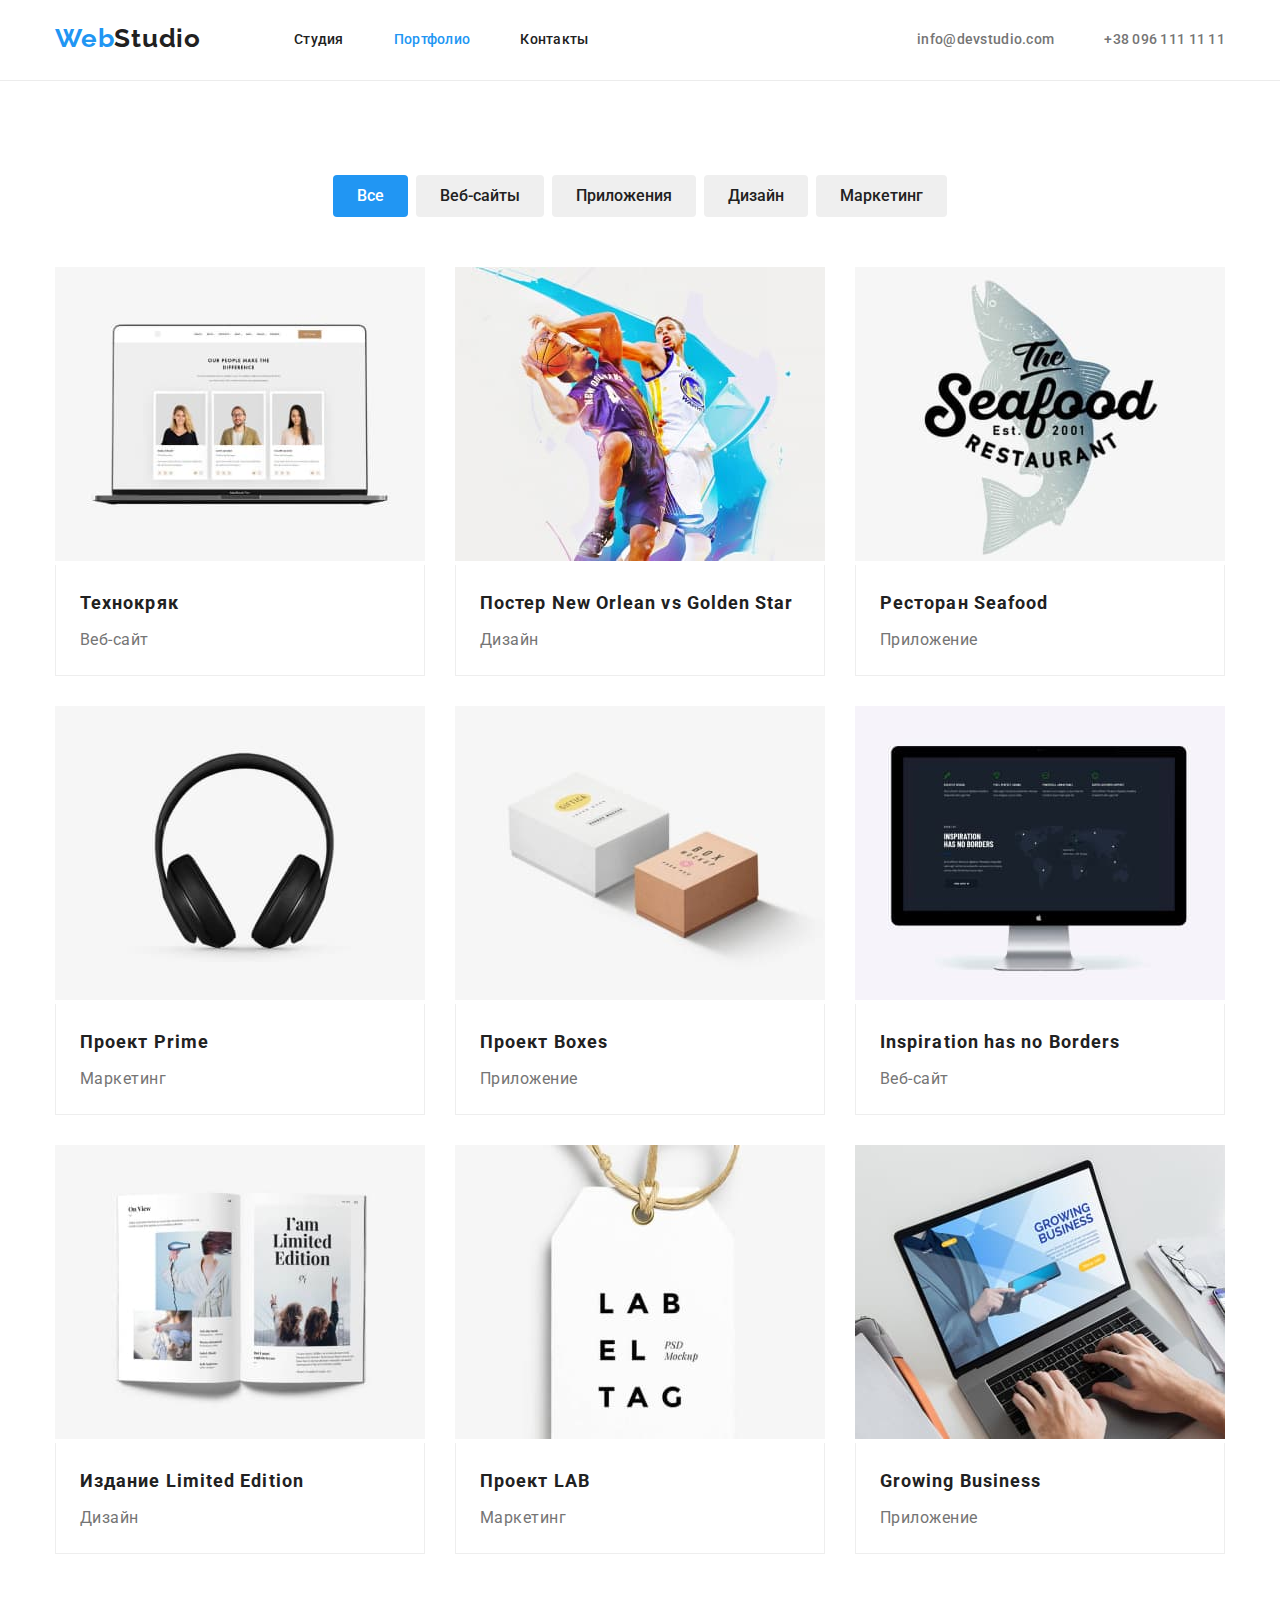
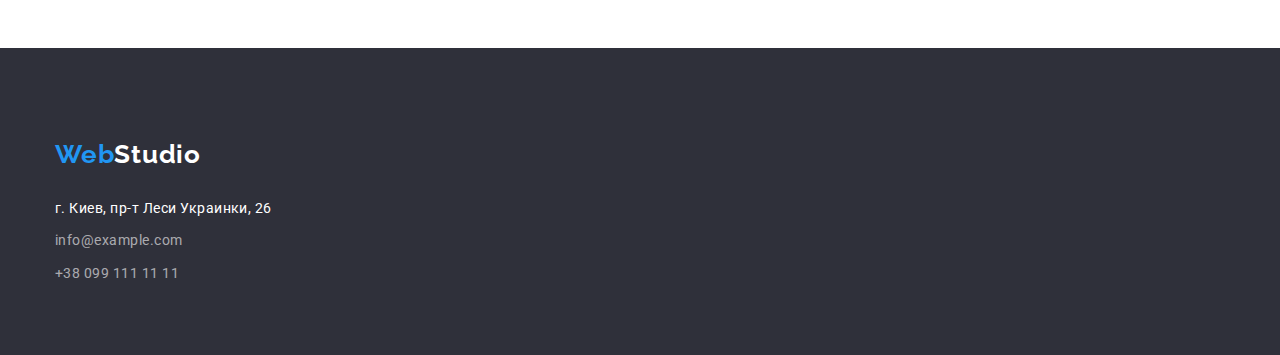
==== portfolio.html @ 1c3b2973 "initial commit" ====
<!DOCTYPE html>
<html lang="ru">
  <head>
    <meta charset="UTF-8" />
    <meta http-equiv="X-UA-Compatible" content="IE=edge" />
    <meta name="viewport" content="width=device-width, initial-scale=1.0" />
    <link rel="preconnect" href="https://fonts.googleapis.com" />
    <link rel="preconnect" href="https://fonts.gstatic.com" crossorigin />
    <link
      href="https://fonts.googleapis.com/css2?family=Raleway:wght@700&family=Roboto:wght@400;500;700;900&display=swap"
      rel="stylesheet"
    />
    <link
      rel="stylesheet"
      href="node_modules/modern-normalize/modern-normalize.css"
    />
    <link href="./css/styles.css" rel="stylesheet" />
    <title>WebStudio</title>
  </head>
  <body>
    <header>
      <div class="container header-nav">
        <nav class="main-nav">
          <a class="logo link" href="./index.html"
            ><span class="logo-decoration">Web</span>Studio</a
          >
          <ul class="site-nav list header">
            <li><a class="link" href="./index.html">Студия</a></li>
            <li><a class="link current" href="#">Портфолио</a></li>
            <li><a class="link" href="#">Контакты</a></li>
          </ul>
        </nav>
        <ul class="contacts-nav list header">
          <li>
            <a class="link contact" href="mailto:info@devstudio.com"
              >info@devstudio.com</a
            >
          </li>
          <li>
            <a class="link contact" href="tel:+380961111111"
              >+38 096 111 11 11</a
            >
          </li>
        </ul>
      </div>
    </header>
    <main>
      <section class="section portfolio">
        <div class="container">
          <ul class="list group-buttons">
            <li>
              <button class="filter-item checked" type="button">Все</button>
            </li>
            <li>
              <button class="filter-item" type="button">Веб-сайты</button>
            </li>
            <li>
              <button class="filter-item" type="button">Приложения</button>
            </li>
            <li><button class="filter-item" type="button">Дизайн</button></li>
            <li>
              <button class="filter-item" type="button">Маркетинг</button>
            </li>
          </ul>
          <ul class="list no-margin list-projects">
            <li>
              <figure>
                <img
                  src="./images/technokryak.jpg"
                  alt="Технокряк"
                  width="370"
                />
                <figcaption class="project-description">
                  <h3 class="project-title">Технокряк</h3>
                  <p class="type-of-project">Веб-сайт</p>
                </figcaption>
              </figure>
            </li>
            <li>
              <figure>
                <img
                  src="./images/basketball.jpg"
                  alt="Постер New Orlean vs Golden Star"
                  width="370"
                />
                <figcaption class="project-description">
                  <h3 class="project-title">
                    Постер New Orlean vs Golden Star
                  </h3>
                  <p class="type-of-project">Дизайн</p>
                </figcaption>
              </figure>
            </li>
            <li>
              <figure>
                <img
                  src="./images/seafood.jpg"
                  alt="Ресторан Seafood"
                  width="370"
                />
                <figcaption class="project-description">
                  <h3 class="project-title">Ресторан Seafood</h3>
                  <p class="type-of-project">Приложение</p>
                </figcaption>
              </figure>
            </li>
            <li>
              <figure>
                <img src="./images/prime.jpg" alt="Проект Prime" width="370" />
                <figcaption class="project-description">
                  <h3 class="project-title">Проект Prime</h3>
                  <p class="type-of-project">Маркетинг</p>
                </figcaption>
              </figure>
            </li>
            <li>
              <figure>
                <img src="./images/boxes.jpg" alt="Проект Boxes" width="370" />
                <figcaption class="project-description">
                  <h3 class="project-title">Проект Boxes</h3>
                  <p class="type-of-project">Приложение</p>
                </figcaption>
              </figure>
            </li>
            <li>
              <figure>
                <img
                  src="./images/inspiration.jpg"
                  alt="Inspiration has no Borders"
                  width="370"
                />
                <figcaption class="project-description">
                  <h3 class="project-title">Inspiration has no Borders</h3>
                  <p class="type-of-project">Веб-сайт</p>
                </figcaption>
              </figure>
            </li>
            <li>
              <figure>
                <img
                  src="./images/edition.jpg"
                  alt="Издание Limited Edition"
                  width="370"
                />
                <figcaption class="project-description">
                  <h3 class="project-title">Издание Limited Edition</h3>
                  <p class="type-of-project">Дизайн</p>
                </figcaption>
              </figure>
            </li>
            <li>
              <figure>
                <img src="./images/lab.jpg" alt="Проект LAB" width="370" />
                <figcaption class="project-description">
                  <h3 class="project-title">Проект LAB</h3>
                  <p class="type-of-project">Маркетинг</p>
                </figcaption>
              </figure>
            </li>
            <li>
              <figure>
                <img
                  src="./images/growing.jpg"
                  alt="Growing Business"
                  width="370"
                />
                <figcaption class="project-description">
                  <h3 class="project-title">Growing Business</h3>
                  <p class="type-of-project">Приложение</p>
                </figcaption>
              </figure>
            </li>
          </ul>
        </div>
      </section>
    </main>
    <footer class="contacts">
      <div class="container">
        <a class="logo link light-logo" href="./index.html"
          ><span class="logo-decoration">Web</span>Studio</a
        >
        <address class="contact address">
          г. Киев, пр-т Леси Украинки, 26
          <ul class="list footer">
            <li>
              <a class="link contact" href="mailto:info@example.com"
                >info@example.com</a
              >
            </li>
            <li>
              <a class="link contact" href="tel:+380991111111"
                >+38 099 111 11 11</a
              >
            </li>
          </ul>
        </address>
      </div>
    </footer>
  </body>
</html>
---- css/styles.css ----
/*Перед отправкой удалитьстили, которые каскадируются с боди*/
:root {
  --primary-text-color: #212121;
  --secondary-text-color: #757575;
  --accent: #2196f3;
  --background-color: #ffffff;
  --secondary-background: #2f303a;
}

html {
  box-sizing: border-box;
}
*,
*::after,
*::before {
  box-sizing: inherit;
}

body {
  font-family: Roboto, sans-serif;
  letter-spacing: 0.03em;
  color: var(--primary-text-color);
  background-color: var(--background-color);
  margin: 0;
}
h1,
h2,
h3,
h4,
h5,
h6,
p,
ul {
  margin: 0;
}
.link {
  text-decoration: none;
  color: var(--primary-text-color);
}

.link.current {
  color: var(--accent);
}

header {
  font-weight: 500;
  font-size: 14px;
  line-height: 1.14;
  letter-spacing: 0.02em;
  border-bottom: 1px solid #ececec;
}

.link:hover,
.link:active,
.link:focus {
  color: var(--accent);
}

.contact {
  display: block;
  color: var(--secondary-text-color);
}

.list {
  list-style: none;
}
.group-buttons {
  margin-bottom: 50px;
}
.logo {
  padding: 24px 0;
  font-family: "Raleway";
  font-weight: 700;
  font-size: 26px;
  letter-spacing: 0.03em;
  color: var(--primary-text-color);
}
.logo-decoration {
  color: var(--accent);
}
.container {
  margin: 0 auto;
  width: 1200px;
  padding: 0 15px;
}
.hero {
  background-color: var(--secondary-background);
  text-align: center;
}
.hero-title {
  color: var(--background-color);

  font-weight: 900;
  font-size: 44px;
  line-height: 1.36;
  text-align: center;
  text-transform: uppercase;
  letter-spacing: 0.06em;
  margin-bottom: 30px;
}

.button {
  border-radius: 4px;
  padding: 10px 32px;
  display: inline-block;

  font-weight: 700;
  font-size: 16px;
  line-height: 1.88;
  text-align: center;
  letter-spacing: 0.06em;
  cursor: pointer;
  font-family: inherit;
  border-color: transparent;
}

.button.active {
  color: var(--background-color);
  background-color: var(--accent);
}
.list-advantages > li {
  width: 270px;
}
.advantages {
  font-weight: 700;
  font-size: 14px;
  letter-spacing: 0.03em;
  text-transform: uppercase;
  margin-bottom: 10px;
}

.advantages-description {
  font-size: 14px;
  line-height: 1.71;
  letter-spacing: 0.03em;
  color: var(--secondary-text-color);
}

.section {
  padding: 94px 0;
}
.section-title {
  font-size: 36px;
  line-height: 1.17;
  text-align: center;
  letter-spacing: 0.03em;
  margin-bottom: 92px;
}

.team {
  background-color: #f5f4fa;
}

.participant {
  text-align: center;
  line-height: 1.19;
  letter-spacing: 0.03em;
  background-color: var(--background-color);
}

.participant-description {
  padding: 30px 0;
}
.employee {
  font-weight: 500;
  margin-bottom: 10px;
}

.role {
  color: var(--secondary-text-color);
}

.contacts {
  font-size: 14px;
  line-height: 1.71;
  background-color: var(--secondary-background);
}
.contacts .link {
  color: rgba(255, 255, 255, 0.6);
}
.address {
  font-style: normal;
  color: var(--background-color);
}

.logo.light-logo {
  display: block;
  color: var(--background-color);
}
.logo.light-logo {
  padding-bottom: 20px;
}

.project-title {
  font-weight: 700;
  font-size: 18px;
  line-height: 2;
  letter-spacing: 0.06em;
  color: var(--primary-text-color);
  margin-bottom: 4px;
}

.type-of-project {
  line-height: 1.88;
  color: var(--secondary-text-color);
}

.project-description {
  padding: 20px 24px;
  border-right: 1px solid #eeeeee;
  border-bottom: 1px solid #eeeeee;
  border-left: 1px solid #eeeeee;
}

.filter-item {
  padding: 6px 22px;
  border-radius: 4px;
  border-color: transparent;
  font-family: inherit;
  font-weight: 500;
  font-size: 16px;
  line-height: 1.62;
  text-align: center;
  cursor: pointer;
  color: var(--primary-text-color);
}

.filter-item.checked,
.filter-item:hover,
.filter-item:active,
.filter-item:focus {
  color: var(--background-color);
  background-color: var(--accent);
}

footer {
  padding: 60px 0;
}

.filter.no-padding {
  padding: 0;
}

.section.without-padding-bottom {
  padding-top: 0;
}

.first-section {
  padding-top: 94px;
  padding-bottom: 50px;
}

.wrapper {
  padding: 200px 452px;
}

.list.no-margin {
  margin: 0;
}

.list {
  padding: 0;
}

.site-nav,
.contacts-nav {
  display: flex;
}

.site-nav .link,
.contacts-nav .link {
  display: block;
  padding: 32px 0;
}
.site-nav > li + li,
.contacts-nav > li + li {
  margin-left: 50px;
  /*background-color: teal;*/
}

.main-nav,
.header-nav {
  display: flex;
}

.header-nav {
  justify-content: space-between;
  align-items: center;
}

.main-nav > .site-nav {
  margin-left: 93px;
}

.list-advantages {
  display: flex;
  justify-content: space-between;
}

.list-advantages > li + li {
  margin-left: 30px;
}

.what-we-do {
  display: flex;
  justify-content: space-between;
}

.what-we-do > li + li {
  margin-left: 30px;
}

figure {
  margin: 0;
  padding: 0;
}

.list-team {
  display: flex;
  justify-content: space-between;
}

.address .contact {
  margin-bottom: 9px;
}

.address > .list {
  margin-top: 9px;
}

.group-buttons {
  display: flex;
  justify-content: center;
}

.group-buttons > li + li {
  margin-left: 8px;
}

.list-projects {
  display: flex;
  flex-wrap: wrap;
  justify-content: space-between;
}

.list-projects > li:nth-child(-n + 6) {
  margin-bottom: 30px;
}
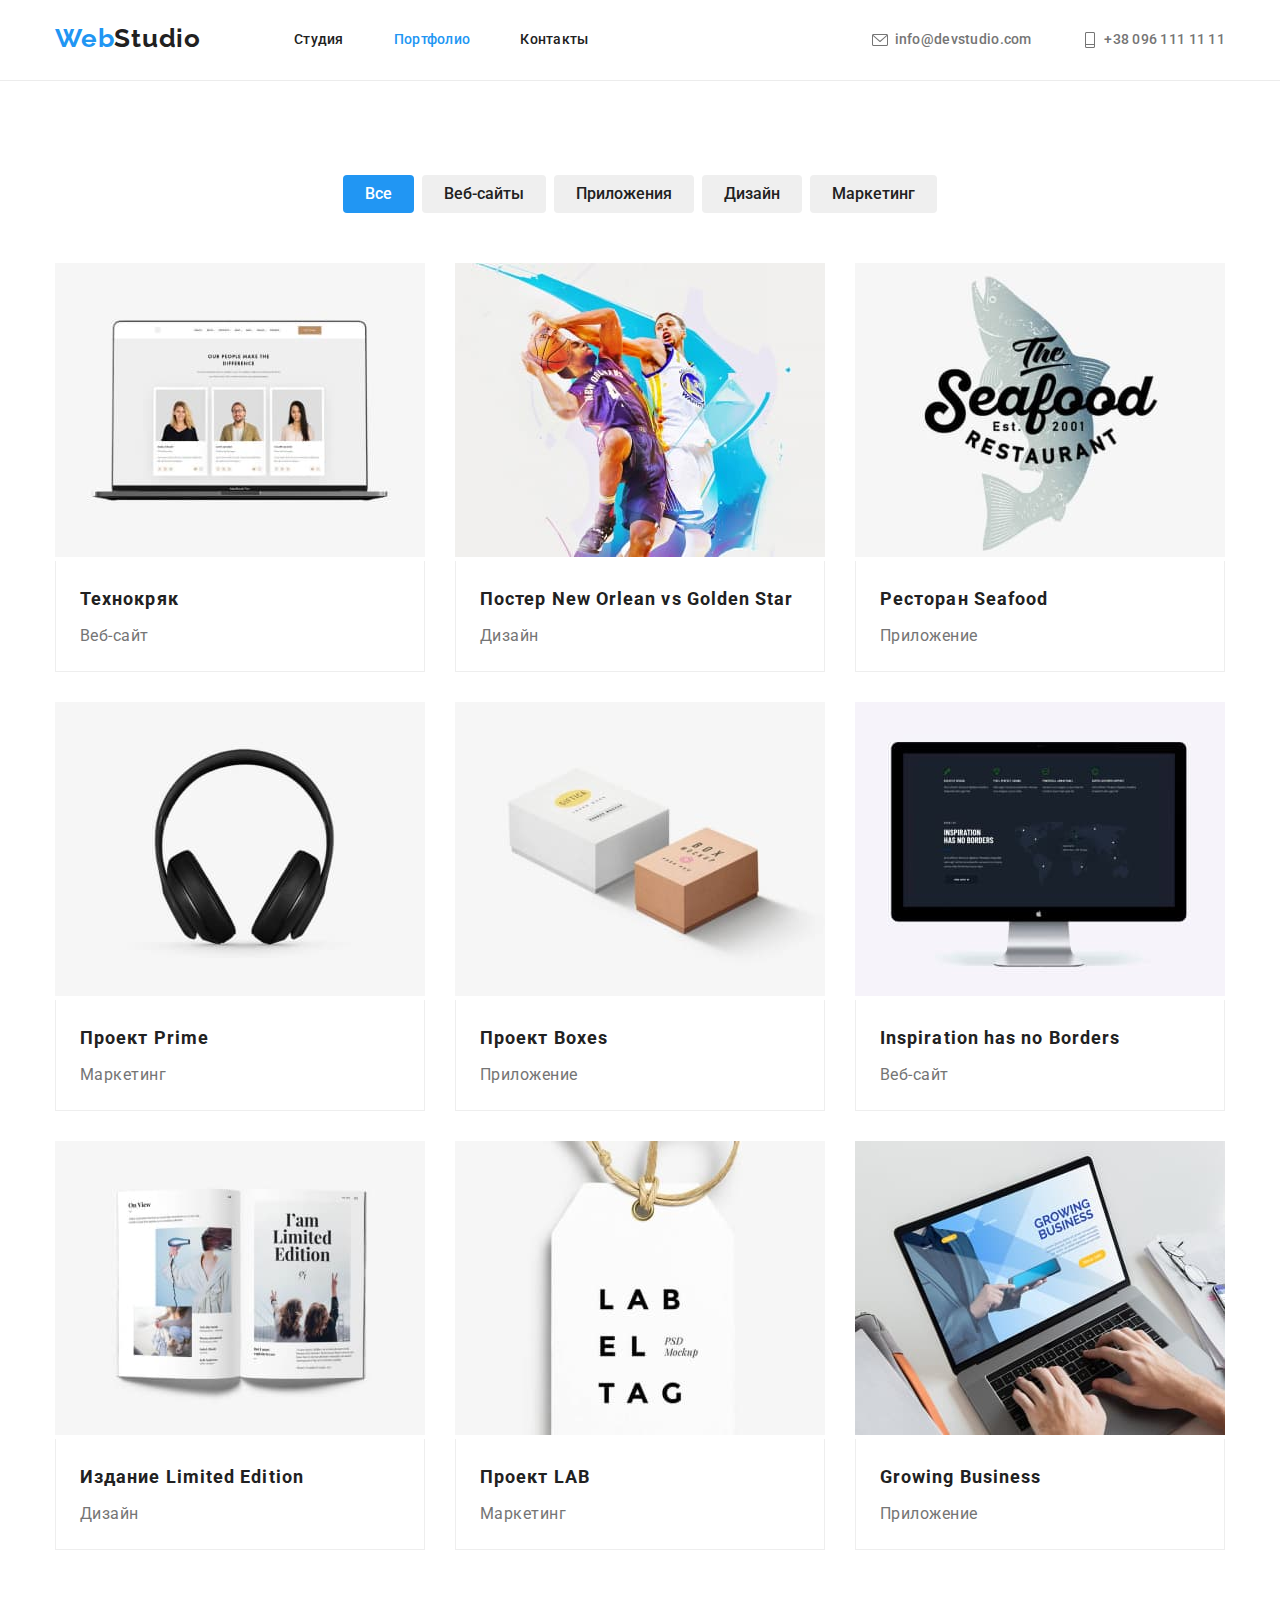
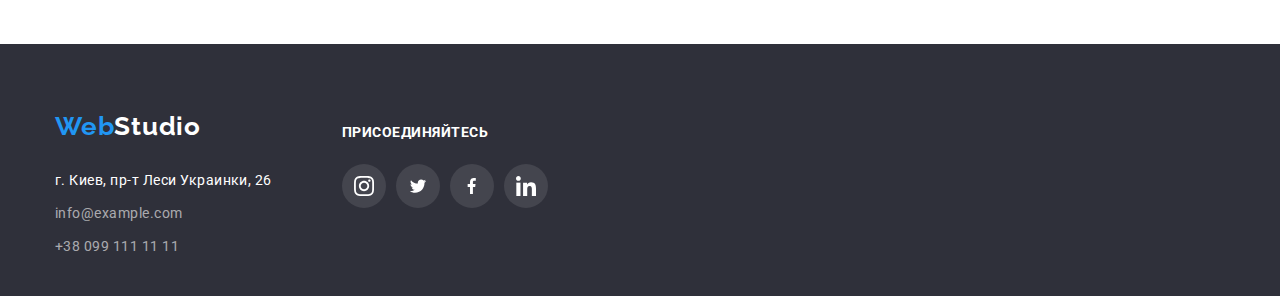
==== commit 08a49b42: "completed main task" ====
--- a/portfolio.html
+++ b/portfolio.html
@@ -30,16 +30,22 @@
             <li><a class="link" href="#">Контакты</a></li>
           </ul>
         </nav>
-        <ul class="contacts-nav list header">
+        <ul class="contacts-nav list">
           <li>
-            <a class="link contact" href="mailto:info@devstudio.com"
-              >info@devstudio.com</a
+            <a class="link contact envelope" href="mailto:info@devstudio.com">
+              <svg class="header-icon">
+                <use href="./images/sprite.svg#icon-envelope"></use>
+              </svg>
+              &nbspinfo@devstudio.com</a
             >
           </li>
           <li>
-            <a class="link contact" href="tel:+380961111111"
-              >+38 096 111 11 11</a
-            >
+            <a class="link contact telephone" href="tel:+380961111111">
+              <svg class="header-icon">
+                <use href="./images/sprite.svg#icon-phone"></use>
+              </svg>
+              &nbsp+38 096 111 11 11
+            </a>
           </li>
         </ul>
       </div>
@@ -175,25 +181,72 @@
       </section>
     </main>
     <footer class="contacts">
-      <div class="container">
-        <a class="logo link light-logo" href="./index.html"
-          ><span class="logo-decoration">Web</span>Studio</a
-        >
-        <address class="contact address">
-          г. Киев, пр-т Леси Украинки, 26
-          <ul class="list footer">
-            <li>
-              <a class="link contact" href="mailto:info@example.com"
-                >info@example.com</a
-              >
-            </li>
-            <li>
-              <a class="link contact" href="tel:+380991111111"
-                >+38 099 111 11 11</a
-              >
-            </li>
-          </ul>
-        </address>
+      <div class="container footer-flex">
+        <div class="column">
+          <a class="logo link light-logo" href="./index.html"
+            ><span class="logo-decoration">Web</span>Studio</a
+          >
+          <address class="contact address">
+            г. Киев, пр-т Леси Украинки, 26
+            <ul class="list">
+              <li>
+                <a class="link contact" href="mailto:info@example.com"
+                  >info@example.com</a
+                >
+              </li>
+              <li>
+                <a class="link contact" href="tel:+380991111111"
+                  >+38 099 111 11 11</a
+                >
+              </li>
+            </ul>
+          </address>
+        </div>
+        <div class="column second">
+          <h3 class="join">Присоединяйтесь</h3>
+          <ul class="icon-medias medias-footer">
+            <li class="icon icon-footer">
+              <a class="icon-link" href="">
+                <svg class="icons insta">
+                  <use
+                    class="icon-media footer-media"
+                    href="./images/sprite.svg#icon-instagram"
+                  ></use>
+                </svg>
+              </a>
+            </li>
+            <li class="icon icon-footer">
+              <a class="icon-link" href="">
+                <svg class="icons twitter">
+                  <use
+                    class="icon-media footer-media"
+                    href="./images/sprite.svg#icon-twitter"
+                  ></use>
+                </svg>
+              </a>
+            </li>
+            <li class="icon icon-footer">
+              <a class="icon-link" href="">
+                <svg class="icons twitter">
+                  <use
+                    class="icon-media footer-media"
+                    href="./images/sprite.svg#icon-facebook"
+                  ></use>
+                </svg>
+              </a>
+            </li>
+            <li class="icon icon-footer">
+              <a class="icon-link" href="">
+                <svg class="icons linkedin">
+                  <use
+                    class="icon-media footer-media"
+                    href="./images/sprite.svg#icon-linkedin"
+                  ></use>
+                </svg>
+              </a>
+            </li>
+          </ul>
+        </div>
       </div>
     </footer>
   </body>
--- a/css/styles.css
+++ b/css/styles.css
@@ -1,4 +1,3 @@
-/*Перед отправкой удалитьстили, которые каскадируются с боди*/
 :root {
   --primary-text-color: #212121;
   --secondary-text-color: #757575;
@@ -50,6 +49,20 @@
   border-bottom: 1px solid #ececec;
 }
 
+.header-icon {
+  fill: currentColor;
+  vertical-align: middle;
+}
+
+.header-icon:nth-child(1) {
+  height: 16px;
+  width: 16px;
+}
+
+.header-icon:nth-child(2) {
+  height: 20px;
+  width: 10px;
+}
 .link:hover,
 .link:active,
 .link:focus {
@@ -68,6 +81,7 @@
   margin-bottom: 50px;
 }
 .logo {
+  display: inline-block;
   padding: 24px 0;
   font-family: "Raleway";
   font-weight: 700;
@@ -83,8 +97,21 @@
   width: 1200px;
   padding: 0 15px;
 }
-.hero {
+.section.hero {
+  height: 600px;
+  max-width: 1600px;
+  padding: 200px 0;
+  margin: 0 auto;
   background-color: var(--secondary-background);
+  background-image: linear-gradient(
+      to right,
+      rgba(47, 48, 58, 0.4),
+      rgba(47, 48, 58, 0.4)
+    ),
+    url(../images/background-image.jpg);
+  background-size: cover;
+  background-repeat: no-repeat;
+  background-position: center;
   text-align: center;
 }
 .hero-title {
@@ -100,9 +127,12 @@
 }
 
 .button {
+  display: inline-block;
+  padding: 10px 32px;
+  width: 200.3px;
   border-radius: 4px;
-  padding: 10px 32px;
-  display: inline-block;
+  border: none;
+  box-shadow: 0px 4px 4px rgba(0, 0, 0, 0.15);
 
   font-weight: 700;
   font-size: 16px;
@@ -111,7 +141,6 @@
   letter-spacing: 0.06em;
   cursor: pointer;
   font-family: inherit;
-  border-color: transparent;
 }
 
 .button.active {
@@ -120,6 +149,91 @@
 }
 .list-advantages > li {
   width: 270px;
+}
+
+.advantage-image {
+  display: flex;
+  height: 120px;
+  background-color: #f5f4fa;
+  border-radius: 4px;
+  margin-bottom: 30px;
+  text-align: center;
+  align-items: center;
+  justify-content: center;
+}
+
+.icon-medias {
+  list-style: none;
+  display: flex;
+  padding: 0;
+  color: var(--background-color);
+}
+
+.icon-medias .icons {
+  width: 40px;
+  height: 40px;
+}
+
+.icon-medias > .icons {
+  display: block;
+}
+
+.icons {
+  display: block;
+}
+
+.icon {
+  height: 44px;
+  width: 44px;
+  display: flex;
+  border-radius: 50%;
+}
+.icon-media {
+  fill: #afb1b8;
+}
+
+.footer-media {
+  fill: var(--background-color);
+}
+.icon:hover .icon-media {
+  fill: var(--background-color);
+}
+
+.icon-medias .icon:hover {
+  background-color: var(--accent);
+}
+
+.icon-link {
+  display: inline-block;
+  align-self: center;
+  margin: 0 auto;
+  color: var(--background-color);
+}
+.social-medias {
+  margin: 16px 32px 0;
+}
+.icon-medias > .icon:not(:last-child) {
+  margin-right: 10px;
+}
+
+.icons.insta {
+  height: 20px;
+  width: 20px;
+}
+
+.icons.twitter {
+  height: 16.25px;
+  width: 20px;
+}
+
+.icons.facebook {
+  height: 20px;
+  width: 10px;
+}
+
+.icons.linkedin {
+  height: 20px;
+  width: 20px;
 }
 .advantages {
   font-weight: 700;
@@ -144,11 +258,46 @@
   line-height: 1.17;
   text-align: center;
   letter-spacing: 0.03em;
-  margin-bottom: 92px;
+  margin-bottom: 50px;
 }
 
 .team {
   background-color: #f5f4fa;
+}
+
+.our-clients {
+  display: flex;
+  list-style: none;
+  fill: #afb1b8;
+  color: #afb1b8;
+  padding: 0;
+}
+
+.client {
+  width: 170px;
+  height: 92px;
+  display: flex;
+  border: 1px solid #afb1b8;
+  border-radius: 4px;
+  justify-content: center;
+  object-fit: cover;
+}
+
+.client:hover {
+  fill: var(--accent);
+}
+
+.client-brand {
+  align-self: center;
+}
+
+.client + .client {
+  margin-left: 30px;
+}
+
+.client-brand:nth-child(-n + 3) {
+  height: 60px;
+  width: 106px;
 }
 
 .participant {
@@ -188,6 +337,7 @@
   color: var(--background-color);
 }
 .logo.light-logo {
+  padding-top: 0;
   padding-bottom: 20px;
 }
 
@@ -215,7 +365,7 @@
 .filter-item {
   padding: 6px 22px;
   border-radius: 4px;
-  border-color: transparent;
+  border: none;
   font-family: inherit;
   font-weight: 500;
   font-size: 16px;
@@ -234,6 +384,7 @@
 }
 
 footer {
+  height: 252px;
   padding: 60px 0;
 }
 
@@ -251,7 +402,8 @@
 }
 
 .wrapper {
-  padding: 200px 452px;
+  margin: 0 auto;
+  width: 696px;
 }
 
 .list.no-margin {
@@ -265,6 +417,7 @@
 .site-nav,
 .contacts-nav {
   display: flex;
+  align-self: center;
 }
 
 .site-nav .link,
@@ -275,7 +428,6 @@
 .site-nav > li + li,
 .contacts-nav > li + li {
   margin-left: 50px;
-  /*background-color: teal;*/
 }
 
 .main-nav,
@@ -346,3 +498,27 @@
 .list-projects > li:nth-child(-n + 6) {
   margin-bottom: 30px;
 }
+
+.footer-flex {
+  display: flex;
+}
+.column + .column {
+  margin-left: 70px;
+}
+.column.second {
+  color: var(--background-color);
+}
+
+.join {
+  text-transform: uppercase;
+  font-size: 14px;
+  line-height: 1.17;
+  display: inline-block;
+  padding-top: 20px;
+  padding-bottom: 23px;
+  align-self: flex-end;
+}
+
+.icon-footer {
+  background-color: rgba(255, 255, 255, 0.1);
+}
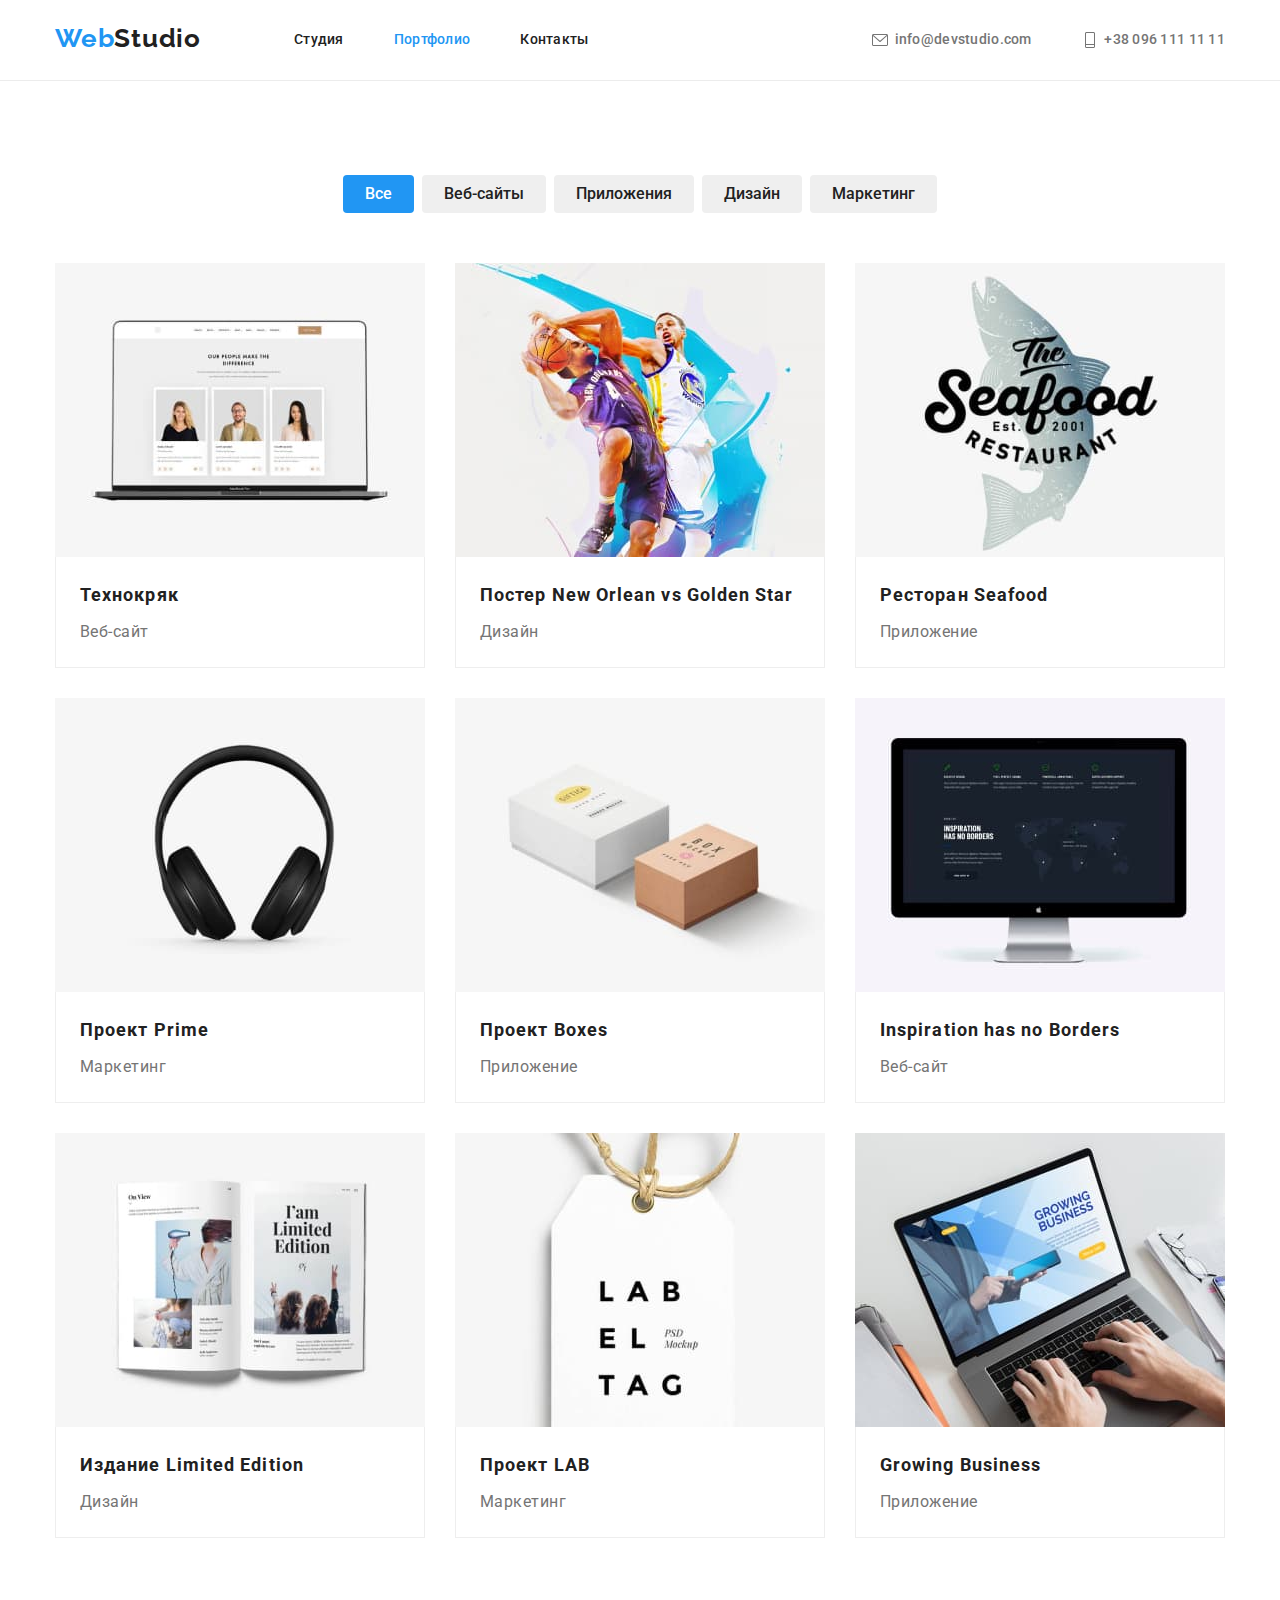
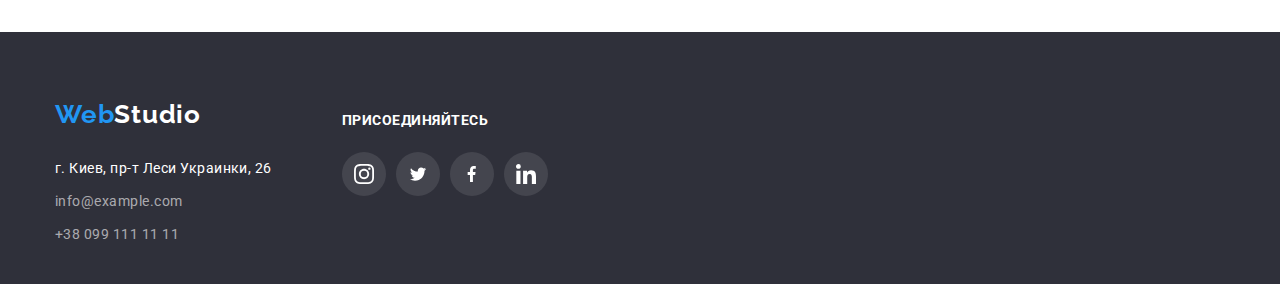
==== commit 827f9974: "task 4 completed" ====
--- a/portfolio.html
+++ b/portfolio.html
@@ -69,9 +69,10 @@
             </li>
           </ul>
           <ul class="list no-margin list-projects">
-            <li>
-              <figure>
-                <img
+            <li class="project">
+              <figure>
+                <img
+                  class="project-image"
                   src="./images/technokryak.jpg"
                   alt="Технокряк"
                   width="370"
@@ -82,9 +83,10 @@
                 </figcaption>
               </figure>
             </li>
-            <li>
-              <figure>
-                <img
+            <li class="project">
+              <figure>
+                <img
+                  class="project-image"
                   src="./images/basketball.jpg"
                   alt="Постер New Orlean vs Golden Star"
                   width="370"
@@ -97,9 +99,10 @@
                 </figcaption>
               </figure>
             </li>
-            <li>
-              <figure>
-                <img
+            <li class="project">
+              <figure>
+                <img
+                  class="project-image"
                   src="./images/seafood.jpg"
                   alt="Ресторан Seafood"
                   width="370"
@@ -110,27 +113,38 @@
                 </figcaption>
               </figure>
             </li>
-            <li>
-              <figure>
-                <img src="./images/prime.jpg" alt="Проект Prime" width="370" />
+            <li class="project">
+              <figure>
+                <img
+                  class="project-image"
+                  src="./images/prime.jpg"
+                  alt="Проект Prime"
+                  width="370"
+                />
                 <figcaption class="project-description">
                   <h3 class="project-title">Проект Prime</h3>
                   <p class="type-of-project">Маркетинг</p>
                 </figcaption>
               </figure>
             </li>
-            <li>
-              <figure>
-                <img src="./images/boxes.jpg" alt="Проект Boxes" width="370" />
+            <li class="project">
+              <figure>
+                <img
+                  class="project-image"
+                  src="./images/boxes.jpg"
+                  alt="Проект Boxes"
+                  width="370"
+                />
                 <figcaption class="project-description">
                   <h3 class="project-title">Проект Boxes</h3>
                   <p class="type-of-project">Приложение</p>
                 </figcaption>
               </figure>
             </li>
-            <li>
-              <figure>
-                <img
+            <li class="project">
+              <figure>
+                <img
+                  class="project-image"
                   src="./images/inspiration.jpg"
                   alt="Inspiration has no Borders"
                   width="370"
@@ -141,9 +155,10 @@
                 </figcaption>
               </figure>
             </li>
-            <li>
-              <figure>
-                <img
+            <li class="project">
+              <figure>
+                <img
+                  class="project-image"
                   src="./images/edition.jpg"
                   alt="Издание Limited Edition"
                   width="370"
@@ -154,18 +169,24 @@
                 </figcaption>
               </figure>
             </li>
-            <li>
-              <figure>
-                <img src="./images/lab.jpg" alt="Проект LAB" width="370" />
+            <li class="project">
+              <figure>
+                <img
+                  class="project-image"
+                  src="./images/lab.jpg"
+                  alt="Проект LAB"
+                  width="370"
+                />
                 <figcaption class="project-description">
                   <h3 class="project-title">Проект LAB</h3>
                   <p class="type-of-project">Маркетинг</p>
                 </figcaption>
               </figure>
             </li>
-            <li>
-              <figure>
-                <img
+            <li class="project">
+              <figure>
+                <img
+                  class="project-image"
                   src="./images/growing.jpg"
                   alt="Growing Business"
                   width="370"
--- a/css/styles.css
+++ b/css/styles.css
@@ -116,7 +116,6 @@
 }
 .hero-title {
   color: var(--background-color);
-
   font-weight: 900;
   font-size: 44px;
   line-height: 1.36;
@@ -204,7 +203,7 @@
 }
 
 .icon-link {
-  display: inline-block;
+  display: block;
   align-self: center;
   margin: 0 auto;
   color: var(--background-color);
@@ -283,7 +282,14 @@
   object-fit: cover;
 }
 
-.client:hover {
+.client-link {
+  color: #afb1b8;
+  display: flex;
+  justify-content: center;
+  fill: currentColor;
+}
+.client:hover .client-link,
+.client-link:focus {
   fill: var(--accent);
 }
 
@@ -305,6 +311,9 @@
   line-height: 1.19;
   letter-spacing: 0.03em;
   background-color: var(--background-color);
+  box-shadow: 0px 1px 3px rgba(0, 0, 0, 0.12), 0px 1px 1px rgba(0, 0, 0, 0.14),
+    0px 2px 1px rgba(0, 0, 0, 0.2);
+  border-radius: 0px 0px 4px 4px;
 }
 
 .participant-description {
@@ -349,6 +358,9 @@
   color: var(--primary-text-color);
   margin-bottom: 4px;
 }
+.project-image {
+  display: block;
+}
 
 .type-of-project {
   line-height: 1.88;
@@ -362,6 +374,10 @@
   border-left: 1px solid #eeeeee;
 }
 
+.project:hover {
+  box-shadow: 0px 1px 1px rgba(0, 0, 0, 0.12), 0px 4px 4px rgba(0, 0, 0, 0.06),
+    1px 4px 6px rgba(0, 0, 0, 0.16);
+}
 .filter-item {
   padding: 6px 22px;
   border-radius: 4px;
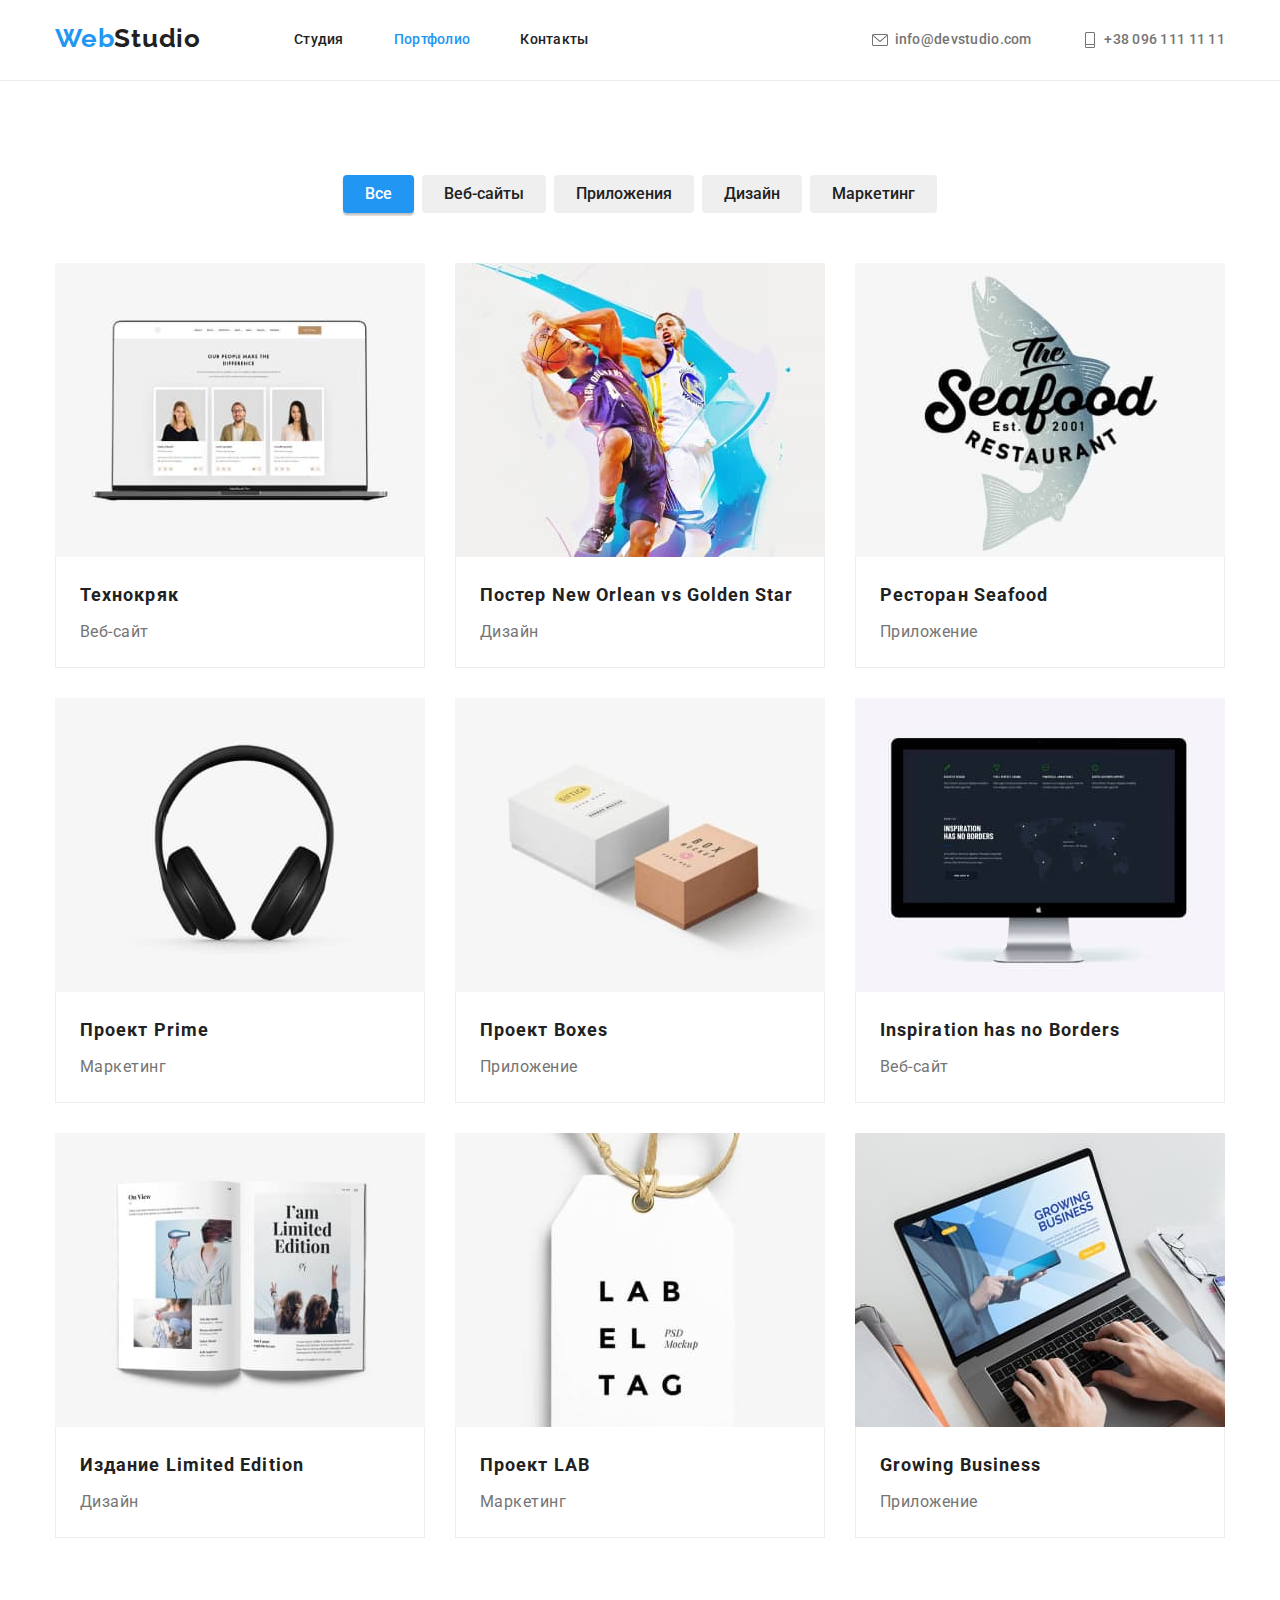
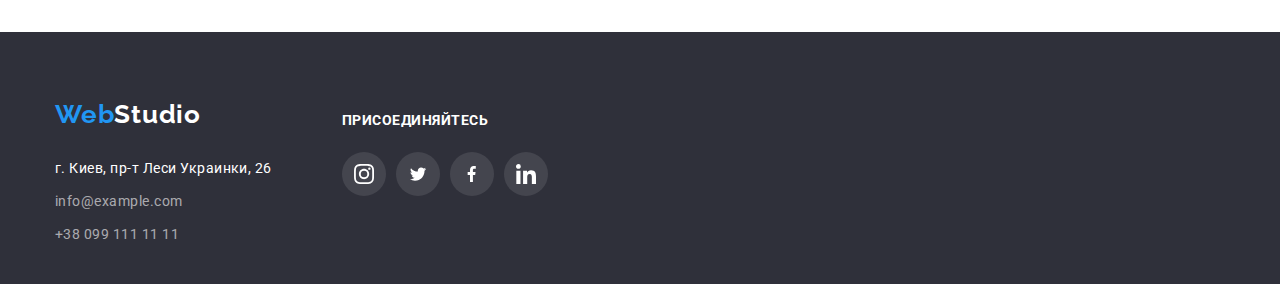
==== commit 0938c7c3: "fixed problems" ====
--- a/portfolio.html
+++ b/portfolio.html
@@ -34,17 +34,17 @@
           <li>
             <a class="link contact envelope" href="mailto:info@devstudio.com">
               <svg class="header-icon">
-                <use href="./images/sprite.svg#icon-envelope"></use>
+                <use href="./images/icons.svg#icon-envelope"></use>
               </svg>
-              &nbspinfo@devstudio.com</a
+              &nbsp;info@devstudio.com</a
             >
           </li>
           <li>
             <a class="link contact telephone" href="tel:+380961111111">
               <svg class="header-icon">
-                <use href="./images/sprite.svg#icon-phone"></use>
+                <use href="./images/icons.svg#icon-phone"></use>
               </svg>
-              &nbsp+38 096 111 11 11
+              &nbsp;+38 096 111 11 11
             </a>
           </li>
         </ul>
@@ -231,7 +231,7 @@
                 <svg class="icons insta">
                   <use
                     class="icon-media footer-media"
-                    href="./images/sprite.svg#icon-instagram"
+                    href="./images/icons.svg#icon-instagram"
                   ></use>
                 </svg>
               </a>
@@ -241,7 +241,7 @@
                 <svg class="icons twitter">
                   <use
                     class="icon-media footer-media"
-                    href="./images/sprite.svg#icon-twitter"
+                    href="./images/icons.svg#icon-twitter"
                   ></use>
                 </svg>
               </a>
@@ -251,7 +251,7 @@
                 <svg class="icons twitter">
                   <use
                     class="icon-media footer-media"
-                    href="./images/sprite.svg#icon-facebook"
+                    href="./images/icons.svg#icon-facebook"
                   ></use>
                 </svg>
               </a>
@@ -261,7 +261,7 @@
                 <svg class="icons linkedin">
                   <use
                     class="icon-media footer-media"
-                    href="./images/sprite.svg#icon-linkedin"
+                    href="./images/icons.svg#icon-linkedin"
                   ></use>
                 </svg>
               </a>
--- a/css/styles.css
+++ b/css/styles.css
@@ -196,8 +196,16 @@
 }
 .icon:hover .icon-media {
   fill: var(--background-color);
-}
-
+  background-color: var(--accent);
+}
+.icon-medias .icon:focus {
+  outline: none;
+  background-color: var(--accent);
+  color: var(--background-color);
+}
+.icon:focus .icon-media {
+  fill: var(--background-color);
+}
 .icon-medias .icon:hover {
   background-color: var(--accent);
 }
@@ -289,8 +297,16 @@
   fill: currentColor;
 }
 .client:hover .client-link,
-.client-link:focus {
+.client:focus .client-link {
   fill: var(--accent);
+}
+.client:hover {
+  border-color: var(--accent);
+}
+
+.client:focus {
+  outline: none;
+  border-color: var(--accent);
 }
 
 .client-brand {
@@ -397,6 +413,8 @@
 .filter-item:focus {
   color: var(--background-color);
   background-color: var(--accent);
+  box-shadow: 0px 3px 1px rgba(0, 0, 0, 0.1), 0px 1px 2px rgba(0, 0, 0, 0.08),
+    0px 2px 2px rgba(0, 0, 0, 0.12);
 }
 
 footer {
